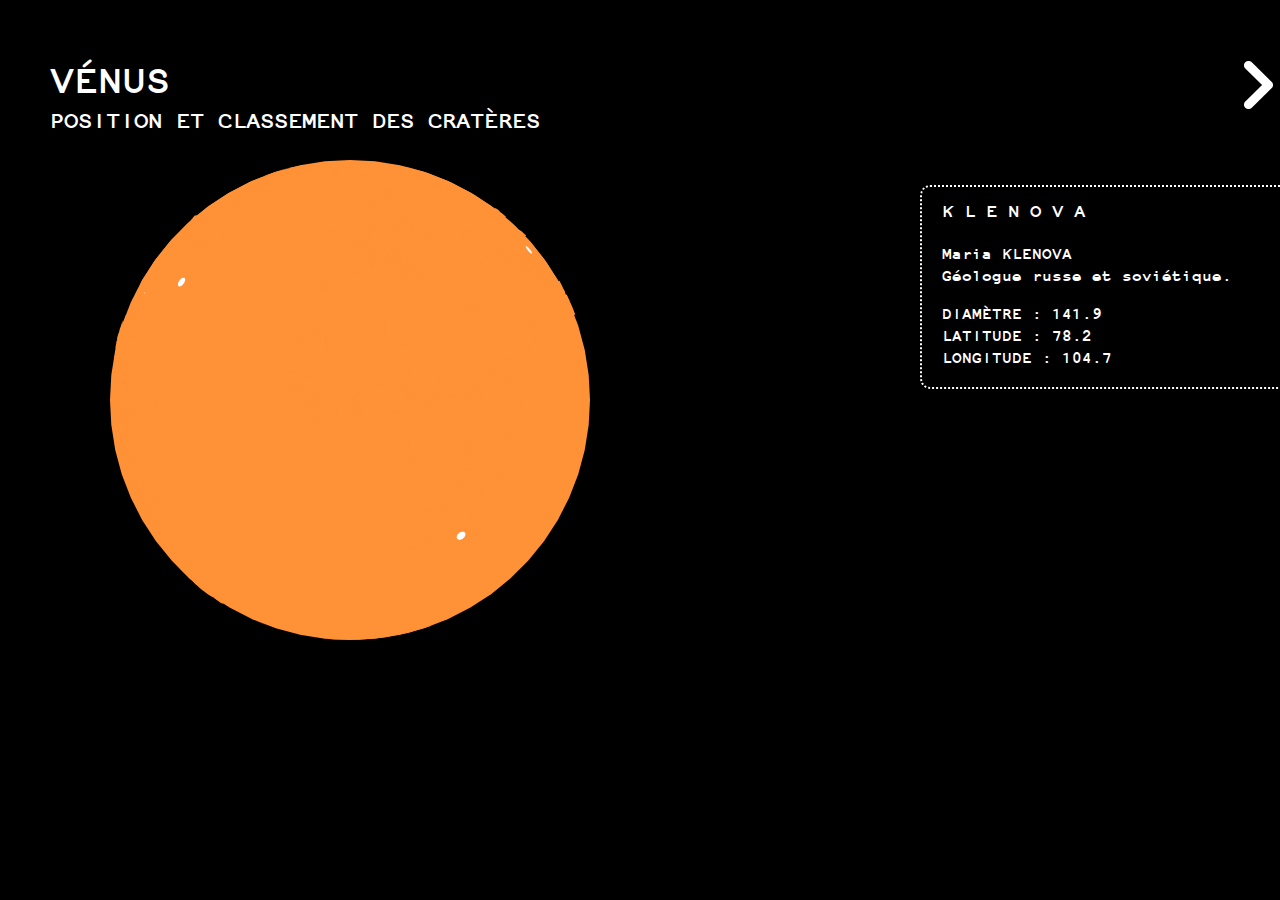
==== Projets/Clara/index.html @ c18b3b27 "Réorganisation des dossiers" ====
<!DOCTYPE html>
<meta charset="utf-8">
<head>
  <title>VÉNUS</title>
	<link rel="stylesheet" type="text/css" href="css/styles.css">
  

  	<script type='text/javascript' src='js/d3.v3.min.js'></script>
  	<script type='text/javascript' src='js/topojson.v1.min.js'></script>
  	<script type='text/javascript' src='js/planetaryjs.min.js'></script>
  	<script type='text/javascript' src='js/planetaryjs.plugins.cratere.js'></script>
  	<script type="text/javascript" src="js/jquery-2.1.4.min.js"></script>
    <script type="text/javascript" src="js/yourApp.js"></script>

   
</head>

<body>

  <header>
    <a href="index2.html" id="bouton"> <img src="data/bouton.png"></a>
    <div class="titre">
      <h1>Vénus</h1> 
      <h2>Position et classement des cratères</h2>
    </div>
  </header>

  <div class="fenetre">
    <div class="explication" id="test">
      <h3> K L E N O V A </h3>
      <p> Maria KLENOVA
      </br> Géologue russe et soviétique. </p>

      <p> DIAMÈTRE : 141.9
        </br> LATITUDE : 78.2
        </br> LONGITUDE : 104.7
      </p>
    </div>
  </div>
  
  <canvas id='rotatingGlobe'></canvas>


</body>
</html>
---- Projets/Clara/css/styles.css ----
@font-face {
    font-family: 'notcouriersansbold';
    src: url('../fonts/notcouriersans-bold-webfont.eot');
    src: url('../fonts/notcouriersans-bold-webfont.eot?#iefix') format('embedded-opentype'),
         url('../fonts/notcouriersans-bold-webfont.woff2') format('woff2'),
         url('../fonts/notcouriersans-bold-webfont.woff') format('woff'),
         url('../fonts/notcouriersans-bold-webfont.ttf') format('truetype'),
         url('../fonts/notcouriersans-bold-webfont.svg#notcouriersansbold') format('svg');
    font-weight: normal;
    font-style: normal;

}

html {
	background: black;
	margin: auto;
}

body {
	margin-top: 50px;
	margin-left: 50px;

}

h1{
	color: white;
	font-size: 40px;
	font-family: 'notcouriersansbold', sans-serif;
	text-transform: uppercase;
}

h2 {
	margin-top: -30px;
	color: white;
	font-family: 'notcouriersansbold', sans-serif;
	text-transform: uppercase;
}

h3 {
	margin-top: 0px;
	color: white;
	font-family: 'notcouriersansbold', sans-serif;
	text-transform: uppercase;
}

p {
	color: white;
	font-family: 'notcouriersansbold', sans-serif;
}

.ap {
	width:1024px;
	height:768px;
	background:black;
	padding-top: 50px;
}


.fenetre {
	width: 350px;
	height: 190px;
    border: 2px dotted white;
    border-radius: 10px;
	margin-left: 870px;
    margin-top: 50px;
    padding-top: 10px;
    padding-left: 20px;
}


#rotatingGlobe {
	position: fixed;
	top: 50px;
	left: 0;
	cursor: pointer;
	/*width: 100%;*/
	/*height: 100%;*/
	/*margin-left: 50px;*/
}

#bouton {
	position: absolute;
	margin-top: 10px;
	margin-left: 1180px;
}


}

#canvas {
	z-index: -99;
}


/* BOOTSTRAP //////////// */
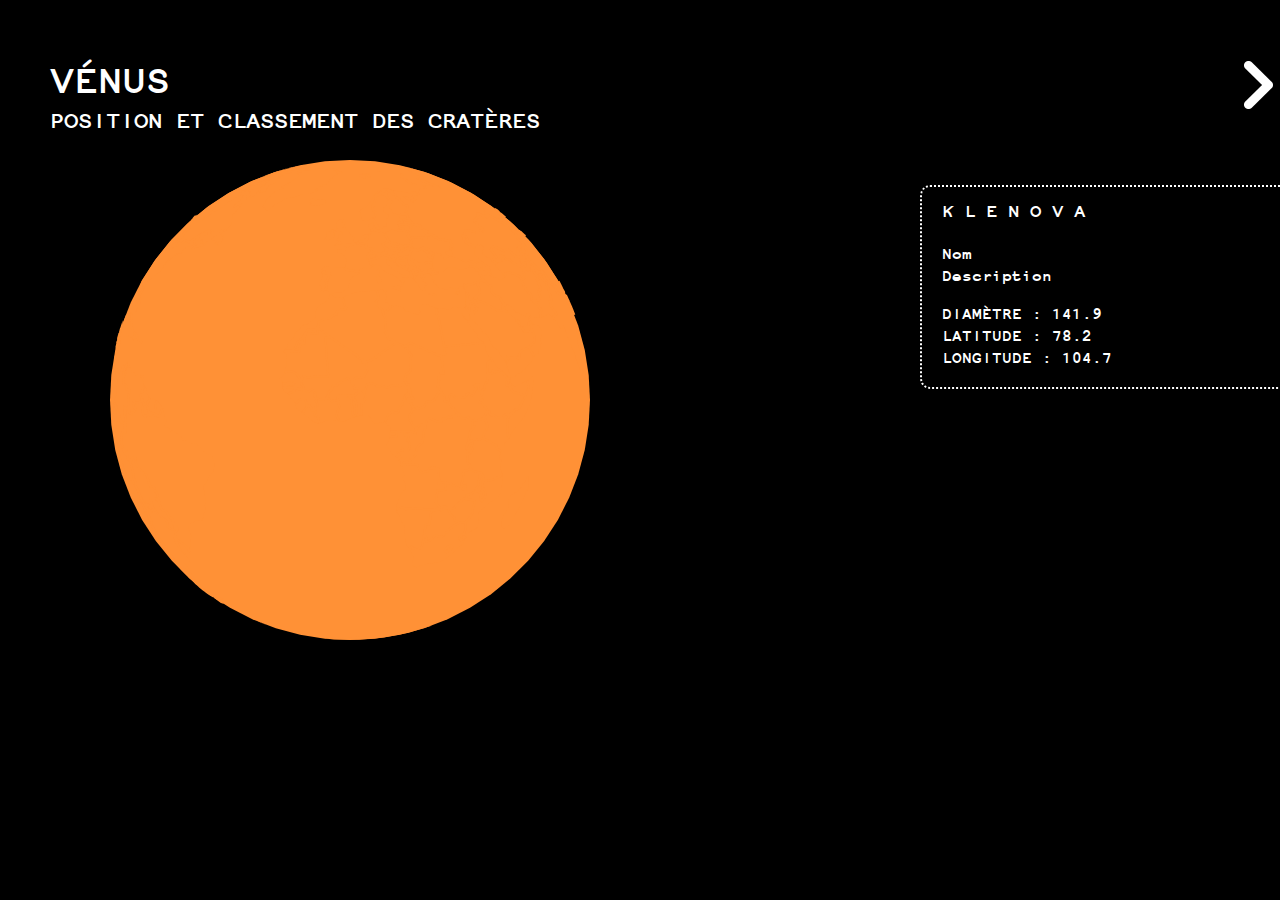
==== commit 36b6add9: "Affichage infos + noms" ====
--- a/Projets/Clara/index.html
+++ b/Projets/Clara/index.html
@@ -3,7 +3,7 @@
 <head>
   <title>VÉNUS</title>
 	<link rel="stylesheet" type="text/css" href="css/styles.css">
-  
+
 
   	<script type='text/javascript' src='js/d3.v3.min.js'></script>
   	<script type='text/javascript' src='js/topojson.v1.min.js'></script>
@@ -12,7 +12,7 @@
   	<script type="text/javascript" src="js/jquery-2.1.4.min.js"></script>
     <script type="text/javascript" src="js/yourApp.js"></script>
 
-   
+
 </head>
 
 <body>
@@ -20,7 +20,7 @@
   <header>
     <a href="index2.html" id="bouton"> <img src="data/bouton.png"></a>
     <div class="titre">
-      <h1>Vénus</h1> 
+      <h1>Vénus</h1>
       <h2>Position et classement des cratères</h2>
     </div>
   </header>
@@ -28,16 +28,16 @@
   <div class="fenetre">
     <div class="explication" id="test">
       <h3> K L E N O V A </h3>
-      <p> Maria KLENOVA
-      </br> Géologue russe et soviétique. </p>
+      <p>Nom
+      </br>Description</p>
 
-      <p> DIAMÈTRE : 141.9
-        </br> LATITUDE : 78.2
-        </br> LONGITUDE : 104.7
+      <p> DIAMÈTRE : <span class="diametre">141.9</span>
+        </br>LATITUDE : <span class="lat">78.2</span>
+        </br>LONGITUDE : <span class="lng">104.7</span>
       </p>
     </div>
   </div>
-  
+
   <canvas id='rotatingGlobe'></canvas>
 
 
--- a/Projets/Clara/css/styles.css
+++ b/Projets/Clara/css/styles.css
@@ -72,7 +72,7 @@
 	position: fixed;
 	top: 50px;
 	left: 0;
-	cursor: pointer;
+	cursor: move;
 	/*width: 100%;*/
 	/*height: 100%;*/
 	/*margin-left: 50px;*/
